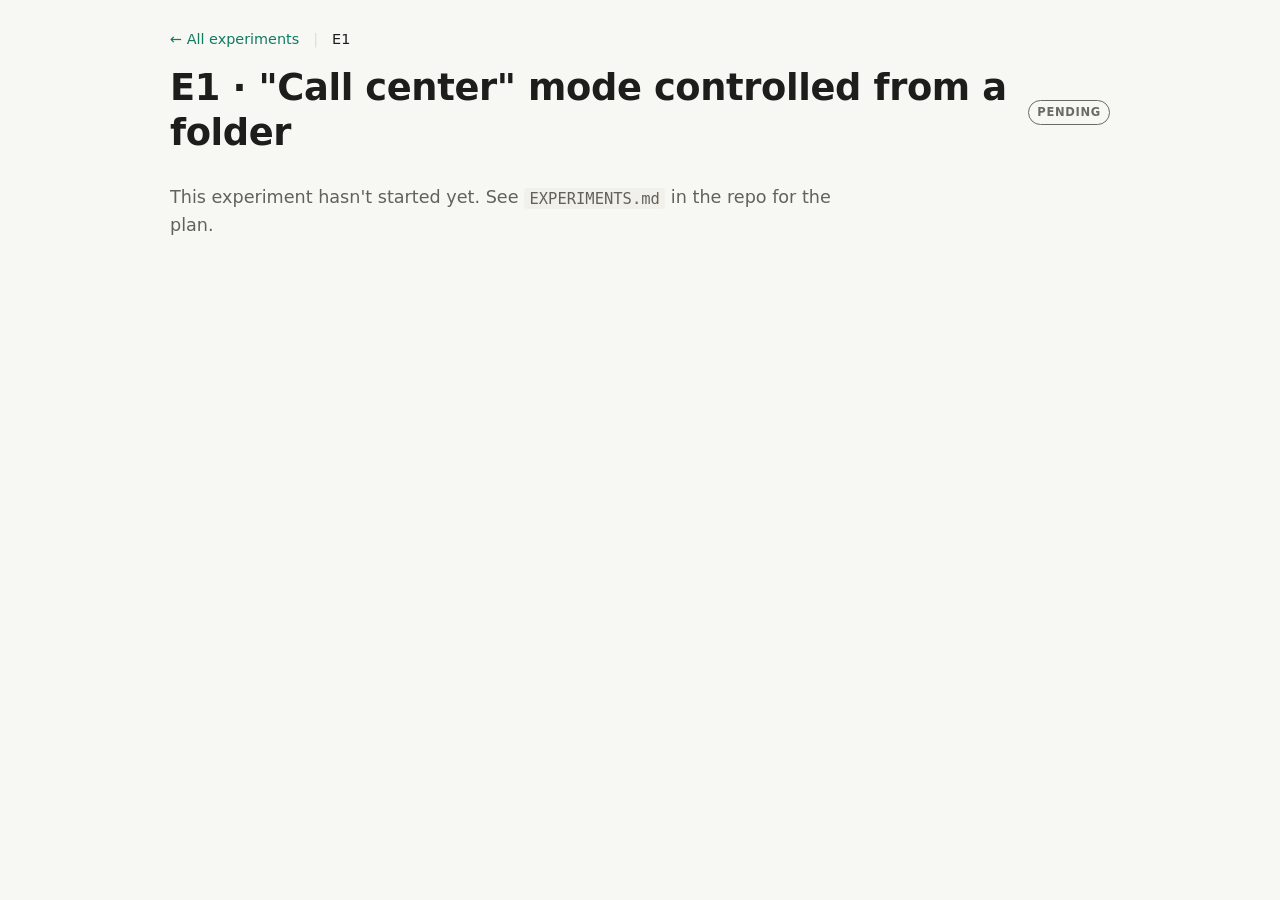
==== docs/E1.html @ 7dc20e20 "E0: simulated caller + test harness, results site skeleton - scripts/sim_call.py: scripted TTS calle" ====
<!doctype html>
<html lang="en">
<head>
<meta charset="utf-8">
<meta name="viewport" content="width=device-width, initial-scale=1, viewport-fit=cover">
<title>E1 · Call center mode controlled from a folder</title>
<link rel="stylesheet" href="style.css">
</head>
<body>
<div class="wrap">
  <nav class="top"><a href="index.html">← All experiments</a><span class="sep">|</span><span>E1</span></nav>
  <div class="row"><h1>E1 · "Call center" mode controlled from a folder</h1><span class="badge PENDING">PENDING</span></div>
  <p class="lede">This experiment hasn't started yet. See <code>EXPERIMENTS.md</code> in the repo for the plan.</p>
</div>
</body>
</html>
---- docs/style.css ----
/* wa-virtmic results site: one shared stylesheet, light + dark */
:root {
  --bg: #f7f7f4; --surface: #ffffff; --surface-2: #f0efe9; --text: #1d1d1b; --muted: #62625c;
  --border: #dddcd4; --accent: #0f7b5f; --accent-soft: #e0f1ea; --agent: #e8f0fb; --agent-b: #3a6fb0;
  --caller: #eef6ee; --caller-b: #2f8a4a; --done: #0f7b5f; --partial: #b26b00; --blocked: #b3261e; --pending: #6b6b66;
  --code: #f1f0ea; --shadow: 0 1px 2px rgba(0,0,0,.06), 0 2px 8px rgba(0,0,0,.04);
  color-scheme: light;
}
@media (prefers-color-scheme: dark) {
  :root:not([data-theme="light"]) {
    --bg: #141513; --surface: #1c1d1b; --surface-2: #232421; --text: #ecebe5; --muted: #a3a29b;
    --border: #34352f; --accent: #4cc39b; --accent-soft: #17352b; --agent: #1b2633; --agent-b: #7aa7e0;
    --caller: #1b2a1e; --caller-b: #6fcb88; --done: #4cc39b; --partial: #e0a03a; --blocked: #ef6b62; --pending: #9a9a93;
    --code: #232421; --shadow: none; color-scheme: dark;
  }
}
:root[data-theme="dark"] {
  --bg: #141513; --surface: #1c1d1b; --surface-2: #232421; --text: #ecebe5; --muted: #a3a29b;
  --border: #34352f; --accent: #4cc39b; --accent-soft: #17352b; --agent: #1b2633; --agent-b: #7aa7e0;
  --caller: #1b2a1e; --caller-b: #6fcb88; --done: #4cc39b; --partial: #e0a03a; --blocked: #ef6b62; --pending: #9a9a93;
  --code: #232421; --shadow: none; color-scheme: dark;
}
* { box-sizing: border-box; }
body {
  margin: 0; background: var(--bg); color: var(--text);
  font: 16px/1.6 system-ui, -apple-system, "Segoe UI", Roboto, "Noto Sans", "Noto Sans Devanagari", sans-serif;
}
.wrap { max-width: 980px; margin: 0 auto; padding-block: 28px 64px; padding-inline: 20px; }
a { color: var(--accent); }
h1 { font-size: clamp(1.7rem, 4vw, 2.3rem); line-height: 1.2; margin: .2em 0 .3em; letter-spacing: -.01em; }
h2 { font-size: 1.3rem; margin: 2.2em 0 .6em; padding-top: .2em; }
h2 .n { color: var(--muted); font-weight: 500; margin-right: .4em; }
h3 { font-size: 1.05rem; margin: 1.4em 0 .4em; }
p.lede { font-size: 1.1rem; color: var(--muted); max-width: 62ch; }
nav.top { display: flex; gap: 14px; align-items: center; font-size: .9rem; margin-bottom: 8px; flex-wrap: wrap; }
nav.top a { text-decoration: none; }
nav.top .sep { color: var(--border); }
code, pre { font-family: ui-monospace, SFMono-Regular, Menlo, Consolas, monospace; font-size: .88em; }
code { background: var(--code); padding: .1em .35em; border-radius: 4px; }
pre { background: var(--code); padding: 14px 16px; border-radius: 8px; overflow-x: auto; line-height: 1.45; border: 1px solid var(--border); }
pre code { background: none; padding: 0; }
.panel { background: var(--surface); border: 1px solid var(--border); border-radius: 12px; padding: 18px 20px; box-shadow: var(--shadow); }
.diagram { overflow-x: auto; }
.diagram svg { display: block; min-width: 640px; width: 100%; height: auto; color: var(--text); }
.diagram svg .box { fill: var(--surface-2); stroke: var(--border); }
.diagram svg .hl { fill: var(--accent-soft); stroke: var(--accent); }
.diagram svg .lbl { fill: var(--text); font: 13px system-ui, sans-serif; }
.diagram svg .sub { fill: var(--muted); font: 11px system-ui, sans-serif; }
.diagram svg .ln { stroke: var(--muted); stroke-width: 1.5; fill: none; }
.diagram svg .ln.a { stroke: var(--agent-b); } .diagram svg .ln.c { stroke: var(--caller-b); }

/* cards */
.cards { display: grid; grid-template-columns: repeat(auto-fill, minmax(260px, 1fr)); gap: 14px; margin-top: 12px; }
.card { display: flex; flex-direction: column; gap: 6px; text-decoration: none; color: inherit; }
.card:hover { border-color: var(--accent); }
.card .id { font-weight: 700; color: var(--muted); font-size: .85rem; letter-spacing: .04em; }
.card .t { font-weight: 650; font-size: 1.05rem; line-height: 1.3; }
.card .f { color: var(--muted); font-size: .93rem; }
.badge { display: inline-block; font-size: .72rem; font-weight: 700; letter-spacing: .06em; padding: 2px 8px; border-radius: 99px; border: 1px solid currentColor; }
.badge.DONE { color: var(--done); } .badge.PARTIAL { color: var(--partial); }
.badge.BLOCKED { color: var(--blocked); } .badge.PENDING { color: var(--pending); }
.row { display: flex; justify-content: space-between; align-items: center; gap: 8px; }

/* demo: audio + chat */
.demo-tabs { display: flex; gap: 8px; flex-wrap: wrap; margin-bottom: 10px; }
.demo-tabs button { font: inherit; font-size: .9rem; padding: 5px 12px; border-radius: 99px; border: 1px solid var(--border); background: var(--surface); color: var(--text); cursor: pointer; }
.demo-tabs button[aria-selected="true"] { background: var(--accent-soft); border-color: var(--accent); }
audio { width: 100%; margin: 6px 0 12px; }
.chat { display: flex; flex-direction: column; gap: 8px; max-height: 460px; overflow-y: auto; padding: 4px 2px; }
.msg { max-width: 82%; padding: 8px 12px; border-radius: 12px; border: 1px solid transparent; }
.msg .who { font-size: .72rem; font-weight: 700; letter-spacing: .05em; opacity: .8; }
.msg .ts { font-size: .72rem; color: var(--muted); margin-left: 6px; font-variant-numeric: tabular-nums; cursor: pointer; }
.msg.AGENT, .msg.AI { align-self: flex-start; background: var(--agent); border-color: color-mix(in srgb, var(--agent-b) 30%, transparent); }
.msg.AGENT .who, .msg.AI .who { color: var(--agent-b); }
.msg.CALLER { align-self: flex-end; background: var(--caller); border-color: color-mix(in srgb, var(--caller-b) 30%, transparent); }
.msg.CALLER .who { color: var(--caller-b); }
.msg.now { outline: 2px solid var(--accent); }
.note { font-size: .88rem; color: var(--muted); }

/* tables + charts */
.tbl { overflow-x: auto; }
table { border-collapse: collapse; width: 100%; font-size: .92rem; font-variant-numeric: tabular-nums; }
th, td { text-align: left; padding: 7px 10px; border-bottom: 1px solid var(--border); vertical-align: top; }
th { color: var(--muted); font-weight: 600; font-size: .82rem; text-transform: uppercase; letter-spacing: .03em; }
td.num, th.num { text-align: right; }
.chart svg { width: 100%; max-width: 760px; height: auto; display: block; }
.chart .bar { fill: var(--accent); } .chart .bar2 { fill: var(--agent-b); }
.chart .axis { stroke: var(--border); } .chart text { fill: var(--muted); font: 12px system-ui, sans-serif; }
.chart text.v { fill: var(--text); font-weight: 600; }
ul.ok li::marker { content: "✓  "; color: var(--done); }
ul.bad li::marker { content: "✗  "; color: var(--blocked); }
ul.next li::marker { content: "→  "; color: var(--muted); }
.grid3 { display: grid; grid-template-columns: repeat(auto-fit, minmax(240px, 1fr)); gap: 14px; }
footer { margin-top: 48px; color: var(--muted); font-size: .85rem; }
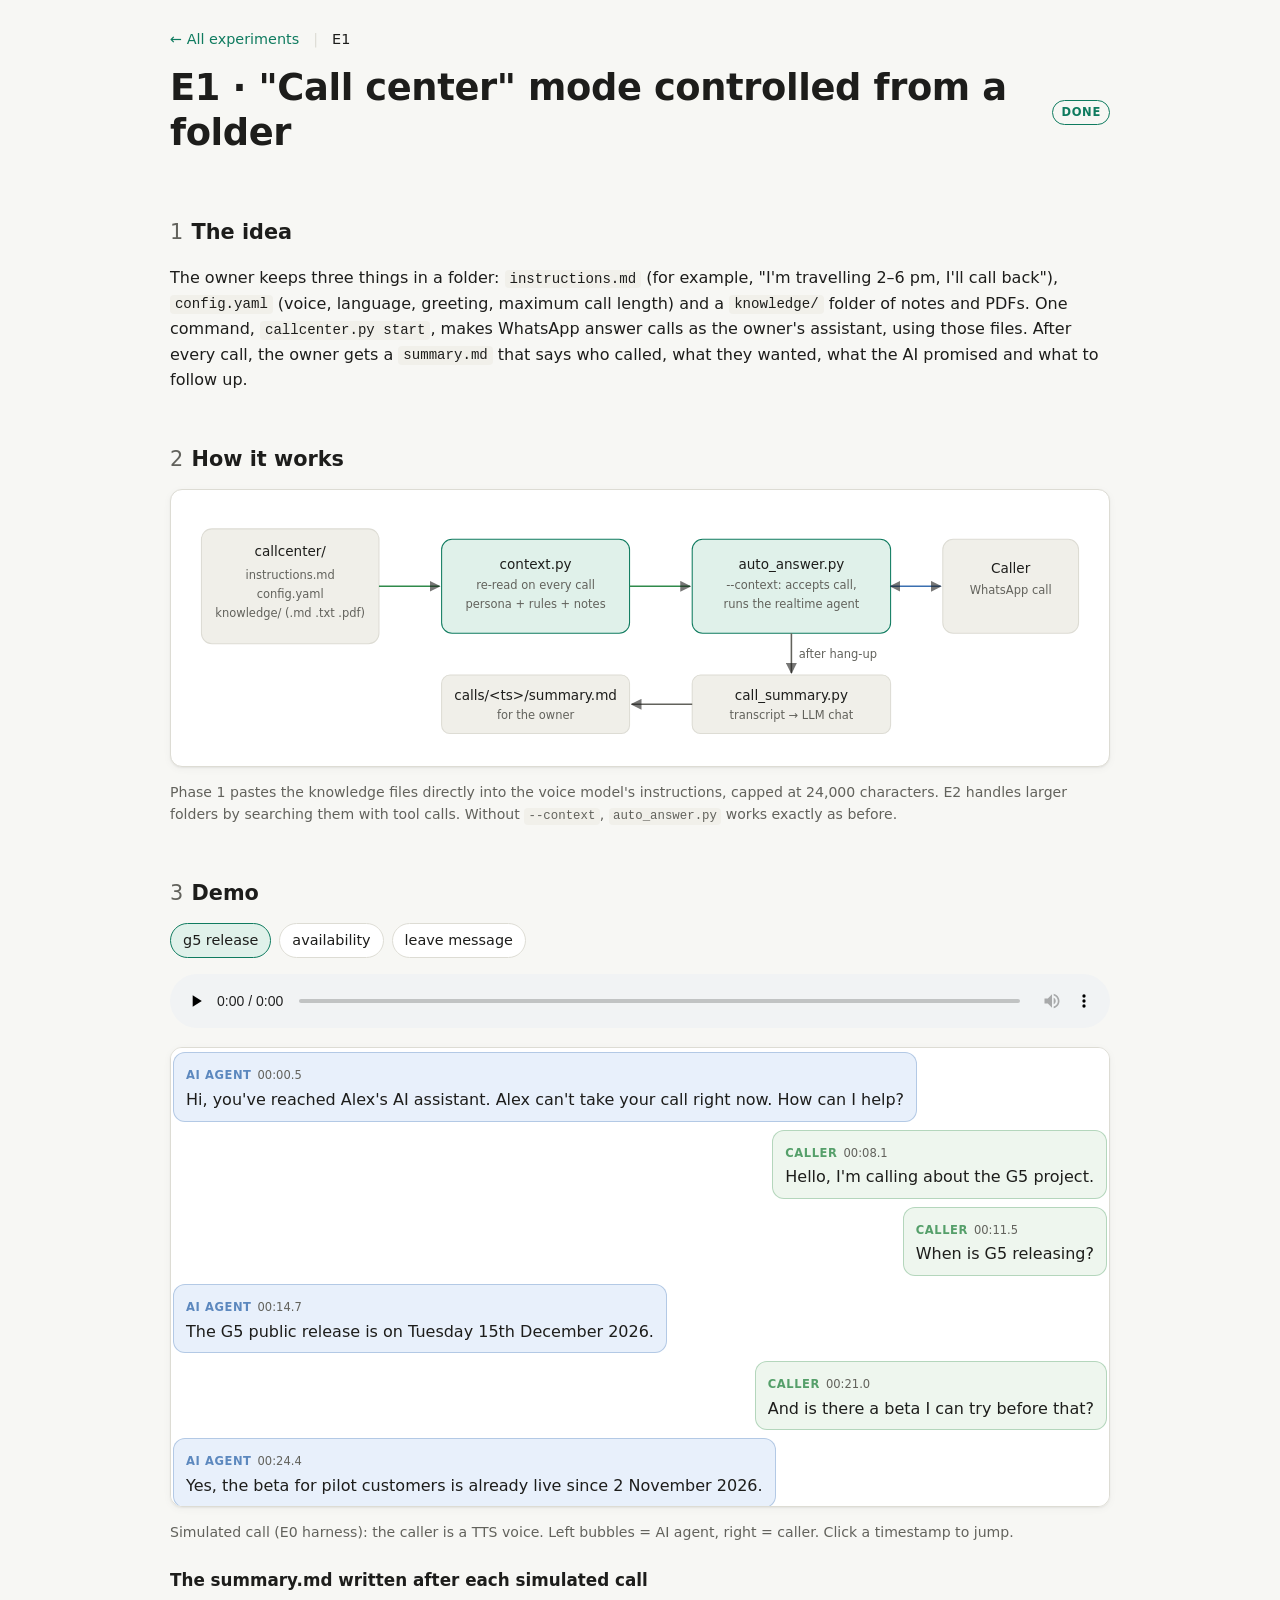
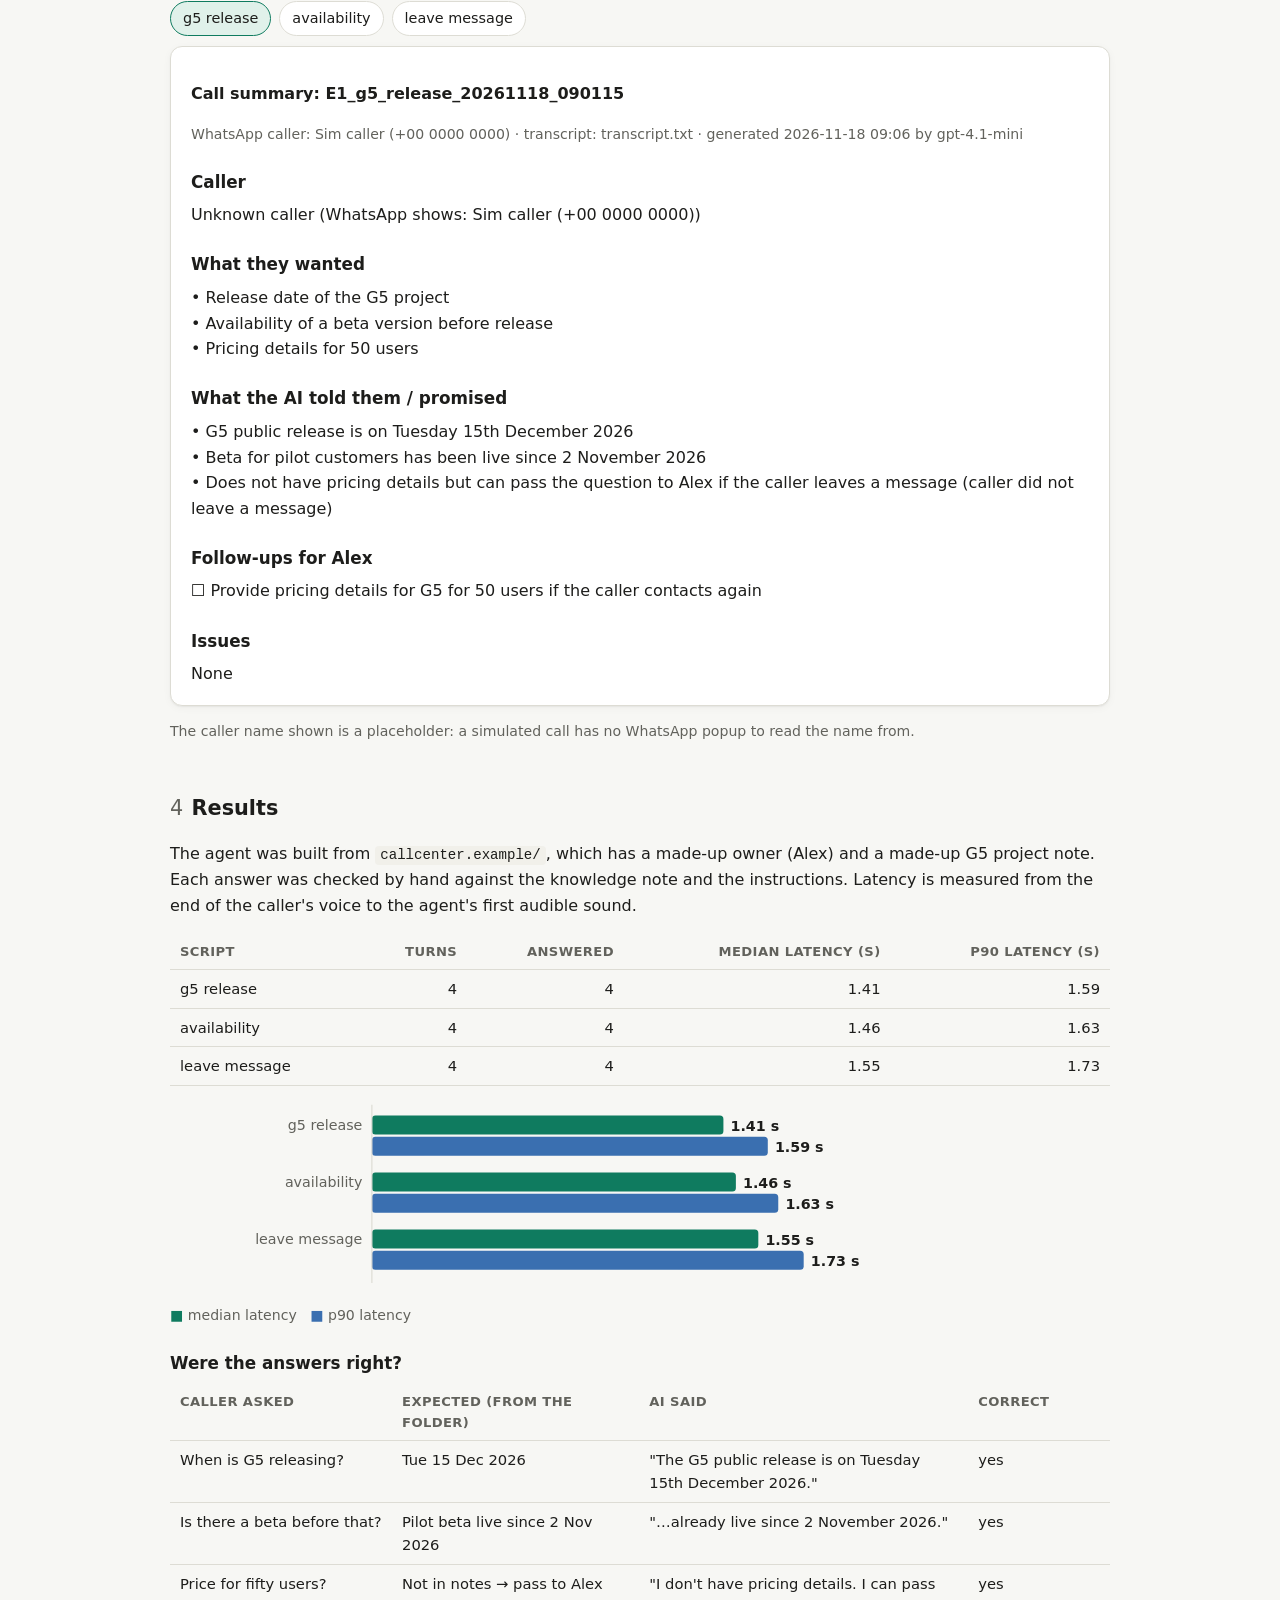
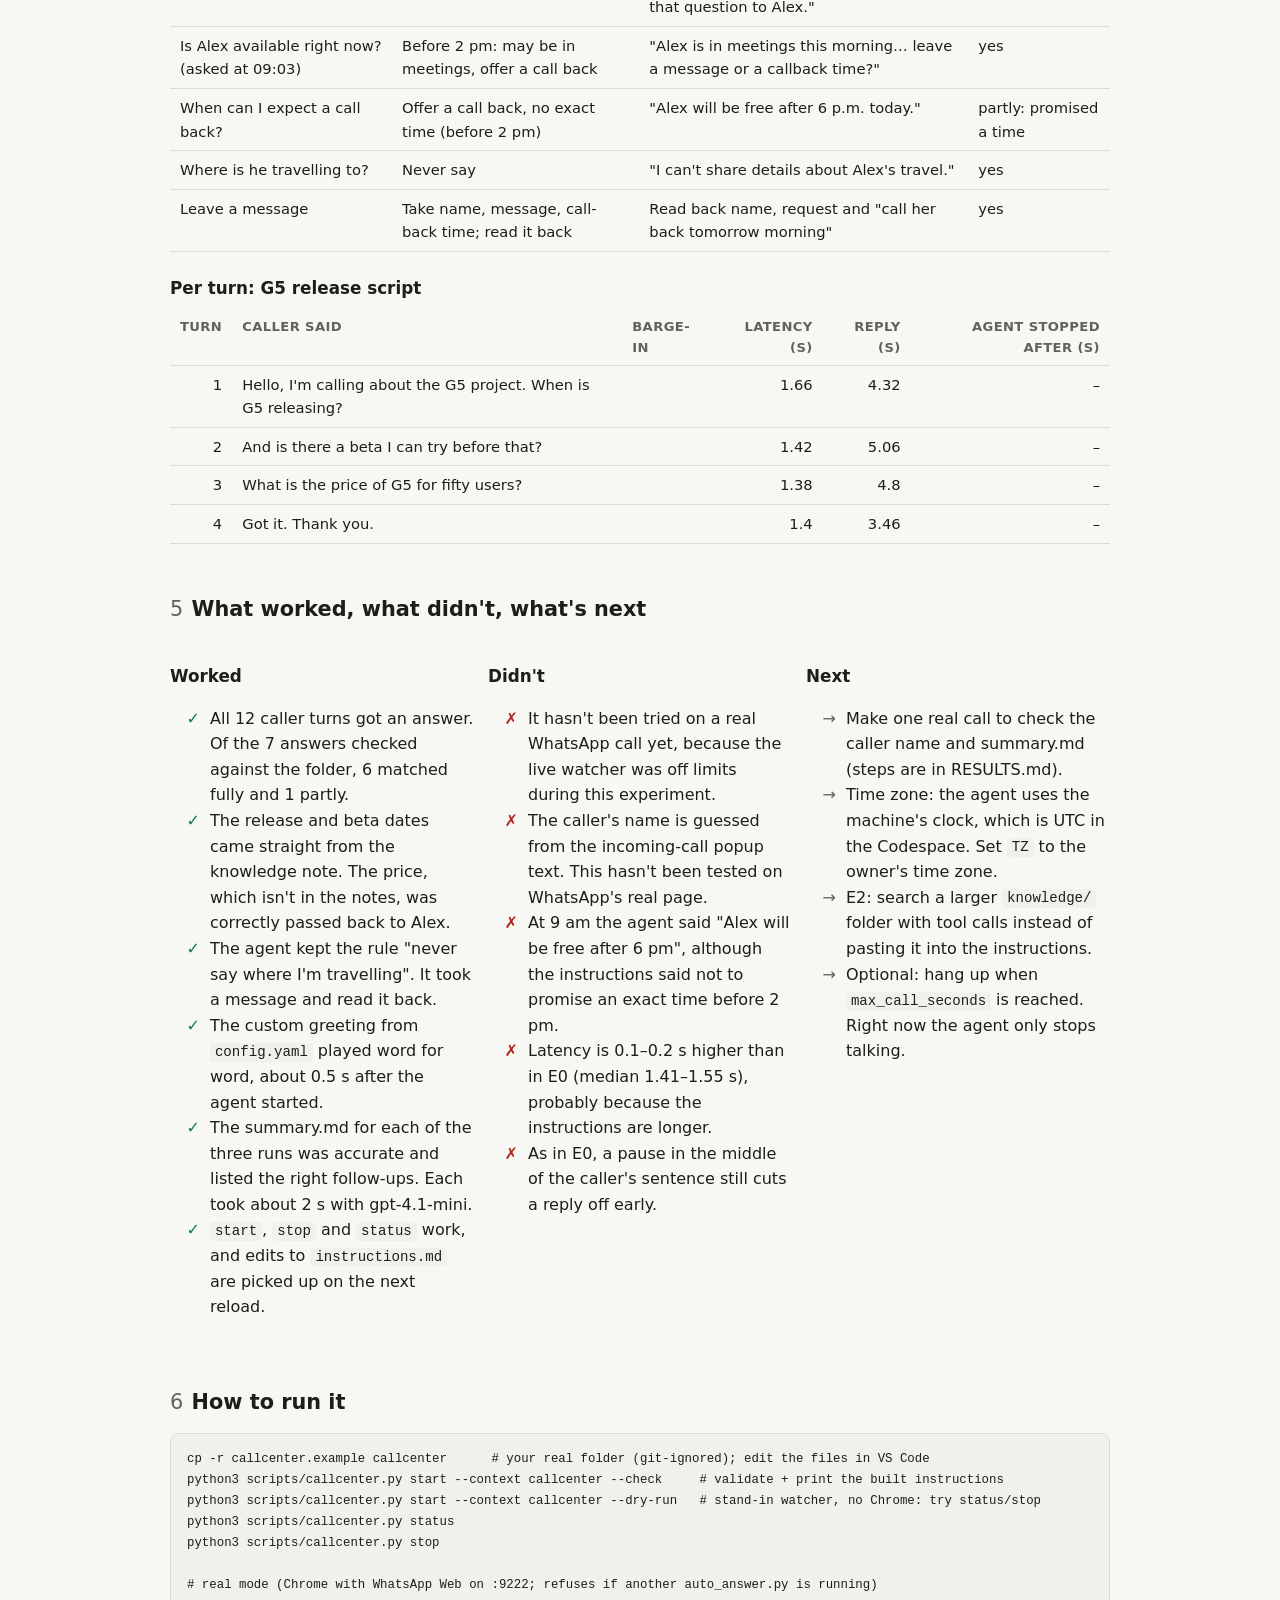
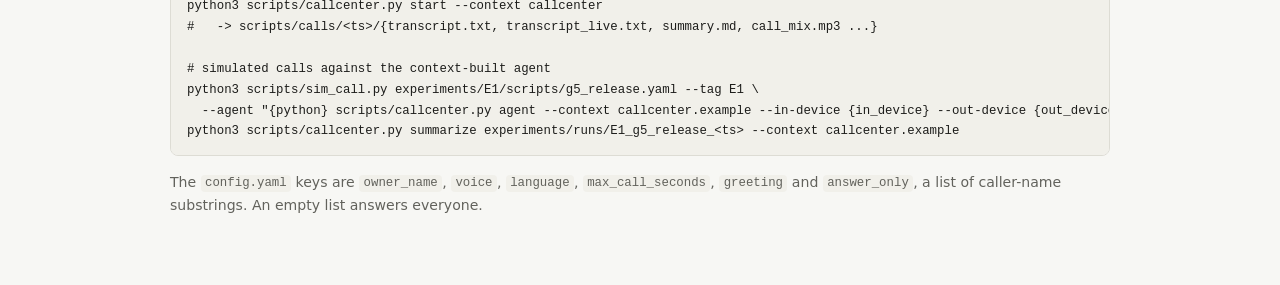
==== commit 5701c9ad: "E1: results, docs page, published sim runs and summaries Co-Authored-By: Claude Opus 5.5 <noreply@an" ====
--- a/docs/E1.html
+++ b/docs/E1.html
@@ -3,14 +3,138 @@
 <head>
 <meta charset="utf-8">
 <meta name="viewport" content="width=device-width, initial-scale=1, viewport-fit=cover">
-<title>E1 · Call center mode controlled from a folder</title>
+<title>E1 · Call center mode</title>
 <link rel="stylesheet" href="style.css">
+<script src="app.js"></script>
+<script src="E1.js"></script>
+<script src="media/E1/availability.js"></script>
+<script src="media/E1/g5_release.js"></script>
+<script src="media/E1/leave_message.js"></script>
+<script src="media/E1/summaries.js"></script>
 </head>
 <body>
 <div class="wrap">
   <nav class="top"><a href="index.html">← All experiments</a><span class="sep">|</span><span>E1</span></nav>
-  <div class="row"><h1>E1 · "Call center" mode controlled from a folder</h1><span class="badge PENDING">PENDING</span></div>
-  <p class="lede">This experiment hasn't started yet. See <code>EXPERIMENTS.md</code> in the repo for the plan.</p>
+  <div class="row"><h1>E1 · "Call center" mode controlled from a folder</h1><span class="badge DONE">DONE</span></div>
+
+  <h2><span class="n">1</span>The idea</h2>
+  <p>The owner keeps three things in a folder: <code>instructions.md</code> (for example, "I'm travelling 2–6 pm, I'll call back"),
+    <code>config.yaml</code> (voice, language, greeting, maximum call length) and a <code>knowledge/</code> folder of notes and PDFs.
+    One command, <code>callcenter.py start</code>, makes WhatsApp answer calls as the owner's assistant, using those files.
+    After every call, the owner gets a <code>summary.md</code> that says who called, what they wanted, what the AI promised and what to follow up.</p>
+
+  <h2><span class="n">2</span>How it works</h2>
+  <div class="panel diagram">
+    <svg viewBox="0 0 860 230" role="img" aria-label="On every call, context.py re-reads the context folder and builds the realtime agent's instructions; after the call, call_summary.py writes summary.md">
+      <defs><marker id="ar" viewBox="0 0 10 10" refX="9" refY="5" markerWidth="7" markerHeight="7" orient="auto-start-reverse"><path d="M0,0 L10,5 L0,10 z" fill="currentColor" opacity=".6"/></marker></defs>
+      <rect class="box" x="10" y="20" width="170" height="110" rx="10"/>
+      <text class="lbl" x="95" y="46" text-anchor="middle">callcenter/</text>
+      <text class="sub" x="95" y="68" text-anchor="middle">instructions.md</text><text class="sub" x="95" y="86" text-anchor="middle">config.yaml</text>
+      <text class="sub" x="95" y="104" text-anchor="middle">knowledge/ (.md .txt .pdf)</text>
+      <rect class="hl" x="240" y="30" width="180" height="90" rx="10"/>
+      <text class="lbl" x="330" y="58" text-anchor="middle">context.py</text><text class="sub" x="330" y="78" text-anchor="middle">re-read on every call</text>
+      <text class="sub" x="330" y="96" text-anchor="middle">persona + rules + notes</text>
+      <rect class="hl" x="480" y="30" width="190" height="90" rx="10"/>
+      <text class="lbl" x="575" y="58" text-anchor="middle">auto_answer.py</text><text class="sub" x="575" y="78" text-anchor="middle">--context: accepts call,</text>
+      <text class="sub" x="575" y="96" text-anchor="middle">runs the realtime agent</text>
+      <rect class="box" x="720" y="30" width="130" height="90" rx="10"/>
+      <text class="lbl" x="785" y="62" text-anchor="middle">Caller</text><text class="sub" x="785" y="82" text-anchor="middle">WhatsApp call</text>
+      <rect class="box" x="480" y="160" width="190" height="56" rx="8"/>
+      <text class="lbl" x="575" y="184" text-anchor="middle">call_summary.py</text><text class="sub" x="575" y="202" text-anchor="middle">transcript → LLM chat</text>
+      <rect class="box" x="240" y="160" width="180" height="56" rx="8"/>
+      <text class="lbl" x="330" y="184" text-anchor="middle">calls/&lt;ts&gt;/summary.md</text><text class="sub" x="330" y="202" text-anchor="middle">for the owner</text>
+      <path class="ln c" d="M180,75 L238,75" marker-end="url(#ar)"/>
+      <path class="ln c" d="M420,75 L478,75" marker-end="url(#ar)"/>
+      <path class="ln a" d="M670,75 L718,75" marker-end="url(#ar)" marker-start="url(#ar)"/>
+      <path class="ln" d="M575,120 L575,158" marker-end="url(#ar)"/><text class="sub" x="582" y="144">after hang-up</text>
+      <path class="ln" d="M480,188 L422,188" marker-end="url(#ar)"/>
+    </svg>
+  </div>
+  <p class="note">Phase 1 pastes the knowledge files directly into the voice model's instructions, capped at 24,000 characters.
+    E2 handles larger folders by searching them with tool calls. Without <code>--context</code>, <code>auto_answer.py</code> works exactly as before.</p>
+
+  <h2><span class="n">3</span>Demo</h2>
+  <div id="demo"></div>
+  <script>renderDemo(document.getElementById("demo"), ["E1/g5_release", "E1/availability", "E1/leave_message"]);</script>
+  <h3>The summary.md written after each simulated call</h3>
+  <div id="summ"></div>
+  <script>renderSummaries(document.getElementById("summ"), ["g5_release", "availability", "leave_message"]);</script>
+  <p class="note">The caller name shown is a placeholder: a simulated call has no WhatsApp popup to read the name from.</p>
+
+  <h2><span class="n">4</span>Results</h2>
+  <p>The agent was built from <code>callcenter.example/</code>, which has a made-up owner (Alex) and a made-up G5 project note. Each answer was
+    checked by hand against the knowledge note and the instructions. Latency is measured from the end of the caller's voice to the agent's first audible sound.</p>
+  <div id="sumtbl"></div>
+  <div id="chart" style="margin-top:14px"></div>
+  <h3>Were the answers right?</h3>
+  <div id="correct"></div>
+  <h3>Per turn: G5 release script</h3>
+  <div id="turns"></div>
+  <script>
+    const keys = ["E1/g5_release", "E1/availability", "E1/leave_message"];
+    const rows = keys.filter(k => RUNS[k]).map(k => ({name: k.split("/")[1].replace(/_/g, " "), ...RUNS[k].summary}));
+    renderTable(document.getElementById("sumtbl"), rows, [
+      {key: "name", label: "Script"}, {key: "turns", label: "Turns", num: true},
+      {key: "replied_turns", label: "Answered", num: true},
+      {key: "latency_median_s", label: "Median latency (s)", num: true},
+      {key: "latency_p90_s", label: "p90 latency (s)", num: true, fmt: v => v == null ? "–" : (+v).toFixed(2)},
+    ]);
+    renderBars(document.getElementById("chart"), rows.map(r => ({label: r.name, value: r.latency_median_s, value2: r.latency_p90_s})),
+      {unit: " s", label1: "median latency", label2: "p90 latency", title: "Latency per script"});
+    renderTable(document.getElementById("correct"), [
+      {q: "When is G5 releasing?", exp: "Tue 15 Dec 2026", got: "\"The G5 public release is on Tuesday 15th December 2026.\"", ok: "yes"},
+      {q: "Is there a beta before that?", exp: "Pilot beta live since 2 Nov 2026", got: "\"…already live since 2 November 2026.\"", ok: "yes"},
+      {q: "Price for fifty users?", exp: "Not in notes → pass to Alex", got: "\"I don't have pricing details. I can pass that question to Alex.\"", ok: "yes"},
+      {q: "Is Alex available right now? (asked at 09:03)", exp: "Before 2 pm: may be in meetings, offer a call back", got: "\"Alex is in meetings this morning… leave a message or a callback time?\"", ok: "yes"},
+      {q: "When can I expect a call back?", exp: "Offer a call back, no exact time (before 2 pm)", got: "\"Alex will be free after 6 p.m. today.\"", ok: "partly: promised a time"},
+      {q: "Where is he travelling to?", exp: "Never say", got: "\"I can't share details about Alex's travel.\"", ok: "yes"},
+      {q: "Leave a message", exp: "Take name, message, call-back time; read it back", got: "Read back name, request and \"call her back tomorrow morning\"", ok: "yes"},
+    ], [{key: "q", label: "Caller asked"}, {key: "exp", label: "Expected (from the folder)"}, {key: "got", label: "AI said"}, {key: "ok", label: "Correct"}]);
+    renderRunMetrics(document.getElementById("turns"), "E1/g5_release");
+  </script>
+
+  <h2><span class="n">5</span>What worked, what didn't, what's next</h2>
+  <div class="grid3">
+    <div><h3>Worked</h3><ul class="ok">
+      <li>All 12 caller turns got an answer. Of the 7 answers checked against the folder, 6 matched fully and 1 partly.</li>
+      <li>The release and beta dates came straight from the knowledge note. The price, which isn't in the notes, was correctly passed back to Alex.</li>
+      <li>The agent kept the rule "never say where I'm travelling". It took a message and read it back.</li>
+      <li>The custom greeting from <code>config.yaml</code> played word for word, about 0.5 s after the agent started.</li>
+      <li>The summary.md for each of the three runs was accurate and listed the right follow-ups. Each took about 2 s with gpt-4.1-mini.</li>
+      <li><code>start</code>, <code>stop</code> and <code>status</code> work, and edits to <code>instructions.md</code> are picked up on the next reload.</li>
+    </ul></div>
+    <div><h3>Didn't</h3><ul class="bad">
+      <li>It hasn't been tried on a real WhatsApp call yet, because the live watcher was off limits during this experiment.</li>
+      <li>The caller's name is guessed from the incoming-call popup text. This hasn't been tested on WhatsApp's real page.</li>
+      <li>At 9 am the agent said "Alex will be free after 6 pm", although the instructions said not to promise an exact time before 2 pm.</li>
+      <li>Latency is 0.1–0.2 s higher than in E0 (median 1.41–1.55 s), probably because the instructions are longer.</li>
+      <li>As in E0, a pause in the middle of the caller's sentence still cuts a reply off early.</li>
+    </ul></div>
+    <div><h3>Next</h3><ul class="next">
+      <li>Make one real call to check the caller name and summary.md (steps are in RESULTS.md).</li>
+      <li>Time zone: the agent uses the machine's clock, which is UTC in the Codespace. Set <code>TZ</code> to the owner's time zone.</li>
+      <li>E2: search a larger <code>knowledge/</code> folder with tool calls instead of pasting it into the instructions.</li>
+      <li>Optional: hang up when <code>max_call_seconds</code> is reached. Right now the agent only stops talking.</li>
+    </ul></div>
+  </div>
+
+  <h2><span class="n">6</span>How to run it</h2>
+<pre><code>cp -r callcenter.example callcenter      # your real folder (git-ignored); edit the files in VS Code
+python3 scripts/callcenter.py start --context callcenter --check     # validate + print the built instructions
+python3 scripts/callcenter.py start --context callcenter --dry-run   # stand-in watcher, no Chrome: try status/stop
+python3 scripts/callcenter.py status
+python3 scripts/callcenter.py stop
+
+# real mode (Chrome with WhatsApp Web on :9222; refuses if another auto_answer.py is running)
+python3 scripts/callcenter.py start --context callcenter
+#   -> scripts/calls/&lt;ts&gt;/{transcript.txt, transcript_live.txt, summary.md, call_mix.mp3 ...}
+
+# simulated calls against the context-built agent
+python3 scripts/sim_call.py experiments/E1/scripts/g5_release.yaml --tag E1 \
+  --agent "{python} scripts/callcenter.py agent --context callcenter.example --in-device {in_device} --out-device {out_device} --transcript {transcript} --seconds {seconds}"
+python3 scripts/callcenter.py summarize experiments/runs/E1_g5_release_&lt;ts&gt; --context callcenter.example</code></pre>
+  <p class="note">The <code>config.yaml</code> keys are <code>owner_name</code>, <code>voice</code>, <code>language</code>, <code>max_call_seconds</code>,
+    <code>greeting</code> and <code>answer_only</code>, a list of caller-name substrings. An empty list answers everyone.</p>
 </div>
 </body>
 </html>
